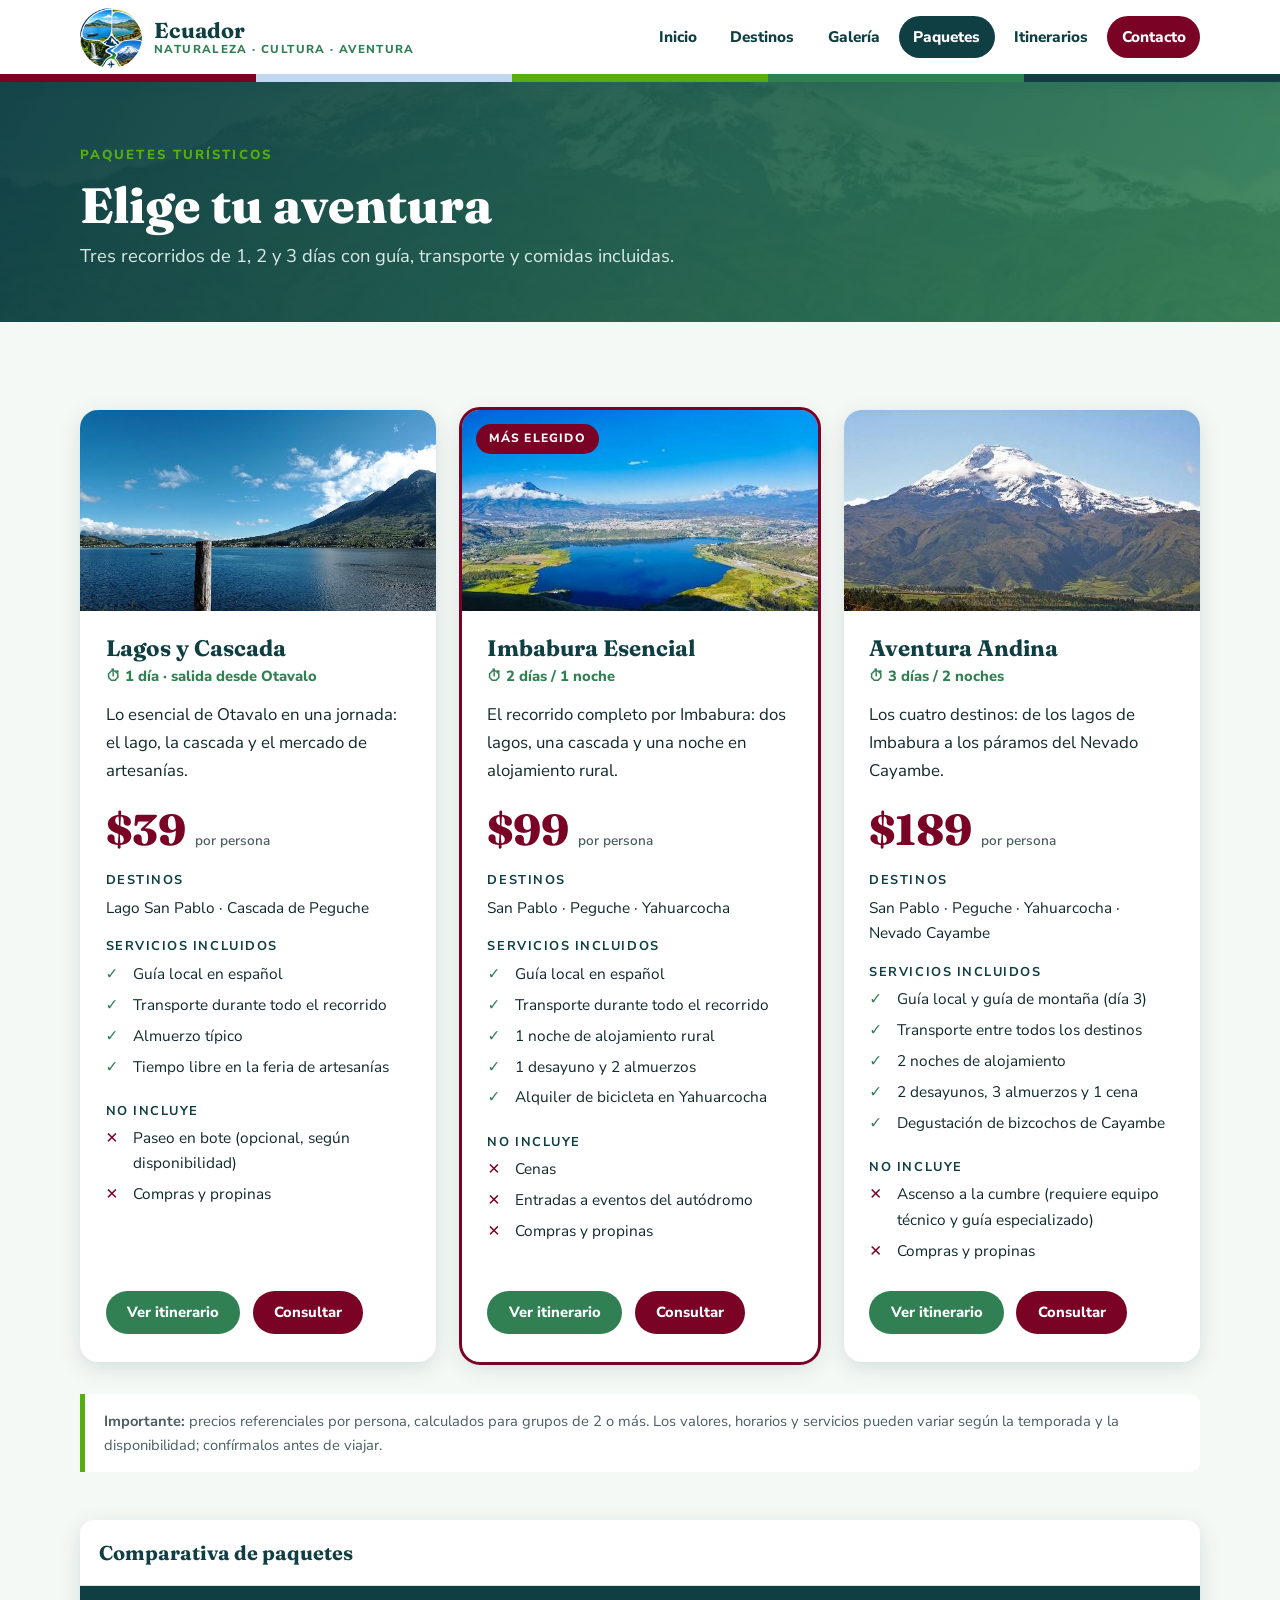
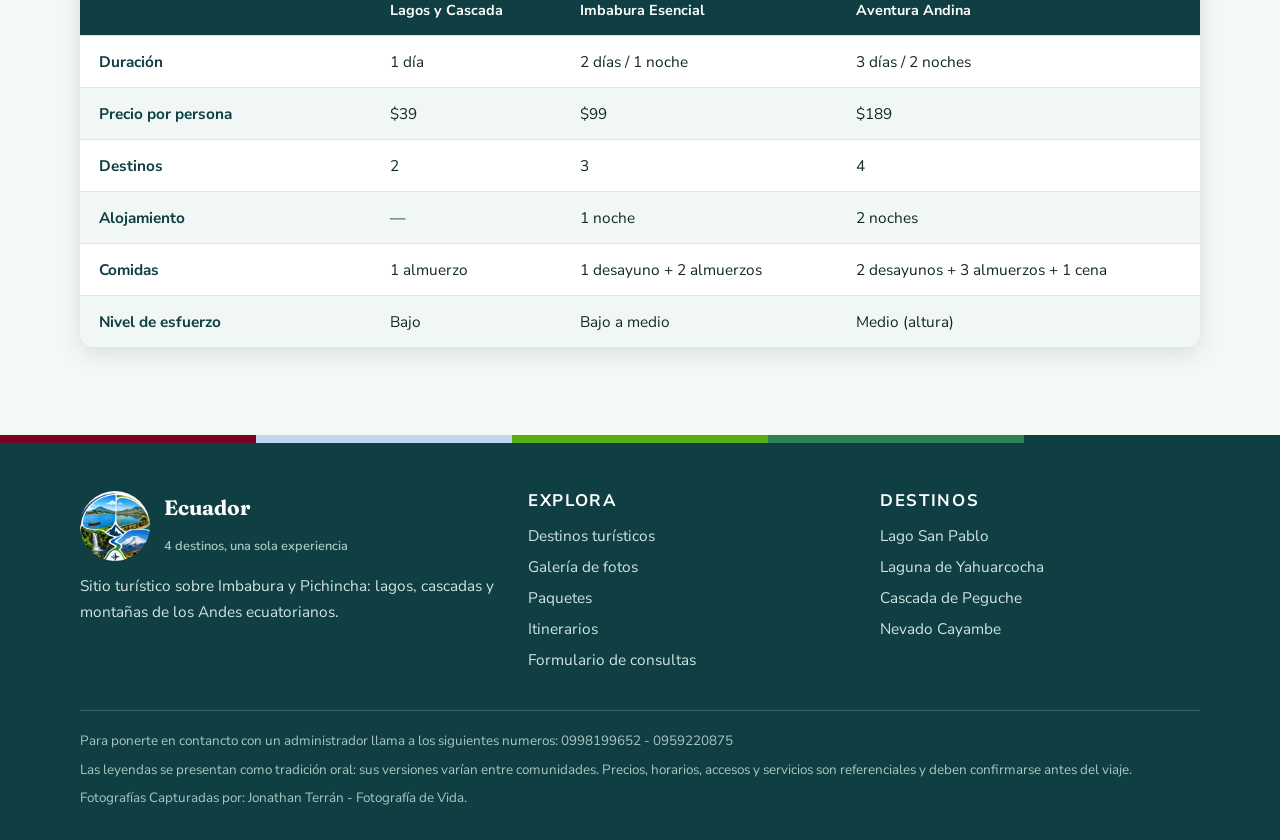
==== paquetes.html @ 07092554 "Subida del Proyecto" ====
<!DOCTYPE html>
<html lang="es">
<head>
  <meta charset="UTF-8">
  <meta name="viewport" content="width=device-width, initial-scale=1">
  <title>Paquetes turísticos | Ecuador: 4 destinos</title>
  <meta name="description" content="Tres paquetes de 1, 2 y 3 días por Imbabura y Pichincha, con precios, duración y servicios incluidos.">
  <meta name="theme-color" content="#0f3f43">
  <link rel="icon" type="image/png" href="img/favicon.png">
  <link rel="preconnect" href="https://fonts.googleapis.com">
  <link rel="preconnect" href="https://fonts.gstatic.com" crossorigin>
  <link rel="stylesheet" href="https://fonts.googleapis.com/css2?family=Fraunces:opsz,wght@9..144,600;9..144,700;9..144,800&amp;family=Nunito+Sans:wght@400;600;800&amp;display=swap">
  <link rel="stylesheet" href="css/styles.css">
</head><body id="inicio">
  <a class="saltar" href="#contenido">Saltar al contenido</a>

  <header class="cabecera">
    <div class="contenedor">
      <a class="marca" href="index.html" aria-label="Ecuador, 4 destinos: ir al inicio">
        <img src="img/emblema.jpg" alt="" width="62" height="62">
        <span class="marca-texto"><strong>Ecuador</strong><span>Naturaleza · Cultura · Aventura</span></span>
      </a>

      <!-- Menú -->
      <input type="checkbox" id="menu-check" class="menu-check" aria-label="Abrir o cerrar el menú">
      <label for="menu-check" class="hamburguesa" aria-hidden="true"><span></span></label>

      <nav class="menu" aria-label="Navegación principal">
      <ul>
        <li><a href="index.html">Inicio</a></li>
        <li><a href="destinos.html">Destinos</a></li>
        <li><a href="galeria.html">Galería</a></li>
        <li><a href="paquetes.html" aria-current="page">Paquetes</a></li>
        <li><a href="itinerarios.html">Itinerarios</a></li>
        <li><a href="contacto.html" class="menu-cta">Contacto</a></li>
      </ul>
      </nav>
    </div>
    <div class="franja" aria-hidden="true"></div>
  </header>

  <main id="contenido">
    <section class="cabecera-pagina">
      <div class="contenedor">
        <span class="sobretitulo">Paquetes turísticos</span>
        <h1>Elige tu aventura</h1>
        <p>Tres recorridos de 1, 2 y 3 días con guía, transporte y comidas incluidas.</p>
      </div>
    </section>

    <section class="seccion" aria-labelledby="t-paquetes">
      <div class="contenedor">
        <h2 class="solo-lectores" id="t-paquetes">Paquetes disponibles</h2>
        <div class="rejilla-paquetes">

          <article class="paquete">
            <img class="paquete-foto" src="img/sanpablo-1.jpg" alt="Lago San Pablo con el volcán Imbabura" width="680" height="382" loading="lazy">
            <div class="paquete-cuerpo">
              <h3>Lagos y Cascada</h3>
              <span class="duracion">⏱ 1 día · salida desde Otavalo</span>
              <p>Lo esencial de Otavalo en una jornada: el lago, la cascada y el mercado de artesanías.</p>
              <p class="precio">$39 <small>por persona</small></p>
              <h4>Destinos</h4>
              <p style="margin:0;font-size:.96rem">Lago San Pablo · Cascada de Peguche</p>
              <h4>Servicios incluidos</h4>
              <ul class="servicios">
                <li>Guía local en español</li>
                <li>Transporte durante todo el recorrido</li>
                <li>Almuerzo típico</li>
                <li>Tiempo libre en la feria de artesanías</li>
              </ul>
              <h4>No incluye</h4>
              <ul class="no-incluye">
                <li>Paseo en bote (opcional, según disponibilidad)</li>
                <li>Compras y propinas</li>
              </ul>
              <div class="grupo-botones">
                <a class="boton boton-verde" href="itinerarios.html#it-1">Ver itinerario</a>
                <a class="boton boton-principal" href="contacto.html">Consultar</a>
              </div>
            </div>
          </article>

          <article class="paquete destacado">
            <span class="cinta">Más elegido</span>
            <img class="paquete-foto" src="img/yahuarcocha-1.jpg" alt="Vista aérea de Yahuarcocha e Ibarra" width="547" height="365" loading="lazy">
            <div class="paquete-cuerpo">
              <h3>Imbabura Esencial</h3>
              <span class="duracion">⏱ 2 días / 1 noche</span>
              <p>El recorrido completo por Imbabura: dos lagos, una cascada y una noche en alojamiento rural.</p>
              <p class="precio">$99 <small>por persona</small></p>
              <h4>Destinos</h4>
              <p style="margin:0;font-size:.96rem">San Pablo · Peguche · Yahuarcocha</p>
              <h4>Servicios incluidos</h4>
              <ul class="servicios">
                <li>Guía local en español</li>
                <li>Transporte durante todo el recorrido</li>
                <li>1 noche de alojamiento rural</li>
                <li>1 desayuno y 2 almuerzos</li>
                <li>Alquiler de bicicleta en Yahuarcocha</li>
              </ul>
              <h4>No incluye</h4>
              <ul class="no-incluye">
                <li>Cenas</li>
                <li>Entradas a eventos del autódromo</li>
                <li>Compras y propinas</li>
              </ul>
              <div class="grupo-botones">
                <a class="boton boton-verde" href="itinerarios.html#it-2">Ver itinerario</a>
                <a class="boton boton-principal" href="contacto.html">Consultar</a>
              </div>
            </div>
          </article>

          <article class="paquete">
            <img class="paquete-foto" src="img/cayambe-2.jpg" alt="Nevado Cayambe cubierto de nieve" width="610" height="327" loading="lazy">
            <div class="paquete-cuerpo">
              <h3>Aventura Andina</h3>
              <span class="duracion">⏱ 3 días / 2 noches</span>
              <p>Los cuatro destinos: de los lagos de Imbabura a los páramos del Nevado Cayambe.</p>
              <p class="precio">$189 <small>por persona</small></p>
              <h4>Destinos</h4>
              <p style="margin:0;font-size:.96rem">San Pablo · Peguche · Yahuarcocha · Nevado Cayambe</p>
              <h4>Servicios incluidos</h4>
              <ul class="servicios">
                <li>Guía local y guía de montaña (día 3)</li>
                <li>Transporte entre todos los destinos</li>
                <li>2 noches de alojamiento</li>
                <li>2 desayunos, 3 almuerzos y 1 cena</li>
                <li>Degustación de bizcochos de Cayambe</li>
              </ul>
              <h4>No incluye</h4>
              <ul class="no-incluye">
                <li>Ascenso a la cumbre (requiere equipo técnico y guía especializado)</li>
                <li>Compras y propinas</li>
              </ul>
              <div class="grupo-botones">
                <a class="boton boton-verde" href="itinerarios.html#it-3">Ver itinerario</a>
                <a class="boton boton-principal" href="contacto.html">Consultar</a>
              </div>
            </div>
          </article>
        </div>

        <p class="nota-precios"><strong>Importante:</strong> precios referenciales por persona, calculados para grupos de 2 o más. Los valores, horarios y servicios pueden variar según la temporada y la disponibilidad; confírmalos antes de viajar.</p>

        <div class="tabla-wrap">
          <table class="comparativa">
            <caption>Comparativa de paquetes</caption>
            <thead>
              <tr><th scope="col">&nbsp;</th><th scope="col">Lagos y Cascada</th><th scope="col">Imbabura Esencial</th><th scope="col">Aventura Andina</th></tr>
            </thead>
            <tbody>
              <tr><th scope="row">Duración</th><td>1 día</td><td>2 días / 1 noche</td><td>3 días / 2 noches</td></tr>
              <tr><th scope="row">Precio por persona</th><td>$39</td><td>$99</td><td>$189</td></tr>
              <tr><th scope="row">Destinos</th><td>2</td><td>3</td><td>4</td></tr>
              <tr><th scope="row">Alojamiento</th><td>—</td><td>1 noche</td><td>2 noches</td></tr>
              <tr><th scope="row">Comidas</th><td>1 almuerzo</td><td>1 desayuno + 2 almuerzos</td><td>2 desayunos + 3 almuerzos + 1 cena</td></tr>
              <tr><th scope="row">Nivel de esfuerzo</th><td>Bajo</td><td>Bajo a medio</td><td>Medio (altura)</td></tr>
            </tbody>
          </table>
        </div>
      </div>
    </section>
  </main>

  <footer class="pie">
    <div class="franja" aria-hidden="true" style="margin-top:-3rem;margin-bottom:3rem"></div>
    <div class="contenedor">
      <div class="pie-grid">
        <div>
          <div class="pie-logo">
            <img src="img/emblema.jpg" alt="" width="70" height="70">
            <strong>Ecuador<br><small style="font-family:var(--f-texto);font-size:.8rem;font-weight:600;color:#a9c7c2">4 destinos, una sola experiencia</small></strong>
          </div>
          <p>Sitio turístico sobre Imbabura y Pichincha: lagos, cascadas y montañas de los Andes ecuatorianos.</p>
        </div>
        <div>
          <h2>Explora</h2>
          <ul>
            <li><a href="destinos.html">Destinos turísticos</a></li>
            <li><a href="galeria.html">Galería de fotos</a></li>
            <li><a href="paquetes.html">Paquetes</a></li>
            <li><a href="itinerarios.html">Itinerarios</a></li>
            <li><a href="contacto.html">Formulario de consultas</a></li>
          </ul>
        </div>
        <div>
          <h2>Destinos</h2>
          <ul>
            <li><a href="destinos.html#san-pablo">Lago San Pablo</a></li>
            <li><a href="destinos.html#yahuarcocha">Laguna de Yahuarcocha</a></li>
            <li><a href="destinos.html#peguche">Cascada de Peguche</a></li>
            <li><a href="destinos.html#cayambe">Nevado Cayambe</a></li>
          </ul>
        </div>
      </div>
      <div class="pie-legal">
        <p>Para ponerte en contancto con un administrador llama a los siguientes numeros: 0998199652 - 0959220875 </p>
        <p>Las leyendas se presentan como tradición oral: sus versiones varían entre comunidades. Precios, horarios, accesos y servicios son referenciales y deben confirmarse antes del viaje.</p>
        <p>Fotografías Capturadas por: Jonathan Terrán - Fotografía de Vida.</p>
      </div>
    </div>
  </footer>
</body>
</html>
---- css/styles.css ----
:root {
  --guinda: #7a0225;      /* acento / precios / botones principales */
  --celeste: #bfd7f1;     /* fondos suaves */
  --lima: #57ae12;        /* detalles y resaltes */
  --bosque: #318053;      /* verde medio */
  --petroleo: #0f3f43;    
  --papel: #f5f9f6;
  --tinta: #12292b;
  --gris: #4b5f61;
  --blanco: #ffffff;

  --radio: 14px;
  --sombra: 0 6px 22px rgba(15, 63, 67, .14);
  --sombra-fuerte: 0 14px 38px rgba(15, 63, 67, .22);
  --ancho: 1120px;

  --f-titulo: "Fraunces", Georgia, "Times New Roman", serif;
  --f-texto: "Nunito Sans", "Segoe UI", system-ui, -apple-system, Roboto, Arial, sans-serif;
}

*, *::before, *::after { box-sizing: border-box; }

html { scroll-behavior: smooth; scroll-padding-top: 90px; }

body {
  margin: 0;
  font-family: var(--f-texto);
  font-size: 1.05rem;
  line-height: 1.65;
  color: var(--tinta);
  background: var(--papel);
}

img { max-width: 100%; height: auto; display: block; }

h1, h2, h3, h4 {
  font-family: var(--f-titulo);
  color: var(--petroleo);
  line-height: 1.18;
  margin: 0 0 .5em;
}
h1 { font-size: clamp(2.1rem, 5.2vw, 3.7rem); font-weight: 800; }
h2 { font-size: clamp(1.7rem, 3.6vw, 2.5rem); font-weight: 700; }
h3 { font-size: 1.4rem; font-weight: 700; }
p  { margin: 0 0 1em; }

a { color: var(--guinda); text-underline-offset: 3px; }
a:hover { color: var(--petroleo); }

:focus-visible { outline: 3px solid var(--guinda); outline-offset: 3px; border-radius: 4px; }

.contenedor { width: min(var(--ancho), 100% - 2rem); margin-inline: auto; }
.seccion { padding: clamp(3rem, 7vw, 5.5rem) 0; }
.seccion.celeste { background: var(--celeste); }
.seccion.oscura { background: var(--petroleo); color: #e9f3f1; }
.seccion.oscura h2, .seccion.oscura h3 { color: var(--blanco); }

.sobretitulo {
  display: inline-block;
  font-size: .82rem; font-weight: 800; letter-spacing: .16em; text-transform: uppercase;
  color: var(--bosque);
  margin-bottom: .6rem;
}
.oscura .sobretitulo, .hero .sobretitulo { color: var(--lima); }

.encabezado-seccion { max-width: 720px; margin-bottom: 2.5rem; }
.encabezado-seccion.centro { text-align: center; margin-inline: auto; }
.lead { font-size: 1.18rem; color: var(--gris); }
.oscura .lead { color: #cfe4e0; }

/* Franja con los 5 colores de la paleta */
.franja {
  height: 8px;
  background: linear-gradient(90deg,
    var(--guinda) 0 20%, var(--celeste) 20% 40%, var(--lima) 40% 60%,
    var(--bosque) 60% 80%, var(--petroleo) 80% 100%);
}

.solo-lectores {
  position: absolute; width: 1px; height: 1px; overflow: hidden;
  clip: rect(0 0 0 0); white-space: nowrap;
}

.saltar {
  position: absolute; left: 1rem; top: -4rem; z-index: 200;
  background: var(--guinda); color: #fff; padding: .6rem 1rem; border-radius: 8px;
  text-decoration: none; font-weight: 700;
}
.saltar:focus { top: 1rem; }

/* ---------- Botones ---------- */
.boton {
  display: inline-block;
  padding: .85rem 1.6rem;
  border-radius: 999px;
  font: 800 1rem/1 var(--f-texto);
  text-decoration: none;
  border: 2px solid transparent;
  cursor: pointer;
  transition: transform .18s ease, background-color .18s ease, color .18s ease, box-shadow .18s ease;
}
.boton:hover { transform: translateY(-2px); box-shadow: var(--sombra); }
.boton-principal { background: var(--guinda); color: #fff; }
.boton-principal:hover { background: #5d011c; color: #fff; }
.boton-claro { background: #fff; color: var(--petroleo); }
.boton-claro:hover { background: var(--celeste); color: var(--petroleo); }
.boton-borde { border-color: #fff; color: #fff; }
.boton-borde:hover { background: #fff; color: var(--petroleo); }
.boton-verde { background: var(--bosque); color: #fff; }
.boton-verde:hover { background: var(--petroleo); color: #fff; }
.grupo-botones { display: flex; flex-wrap: wrap; gap: .8rem; }


.cabecera {
  position: sticky; top: 0; z-index: 100;
  background: rgba(255, 255, 255, .96);
  backdrop-filter: blur(8px);
  box-shadow: 0 2px 14px rgba(15, 63, 67, .10);
}
.cabecera .contenedor {
  display: flex; align-items: center; justify-content: space-between;
  min-height: 74px; gap: 1rem;
}
.marca { display: flex; align-items: center; gap: .75rem; text-decoration: none; color: var(--petroleo); }
.marca img { width: 62px; height: 62px; border-radius: 50%; object-fit: cover; }
.marca-texto { display: flex; flex-direction: column; line-height: 1.1; }
.marca-texto strong { font-family: var(--f-titulo); font-size: 1.35rem; color: var(--petroleo); }
.marca-texto span { font-size: .72rem; letter-spacing: .12em; text-transform: uppercase; color: var(--bosque); font-weight: 800; }

.menu-check { position: absolute; opacity: 0; pointer-events: none; }
.hamburguesa {
  display: none;
  width: 46px; height: 46px; border-radius: 12px;
  border: 2px solid var(--petroleo);
  cursor: pointer; position: relative;
}
.hamburguesa span, .hamburguesa span::before, .hamburguesa span::after {
  content: ""; position: absolute; left: 10px; right: 10px; height: 3px;
  background: var(--petroleo); border-radius: 2px; transition: transform .2s, opacity .2s;
}
.hamburguesa span { top: 19px; }
.hamburguesa span::before { left: 0; right: 0; top: -8px; }
.hamburguesa span::after  { left: 0; right: 0; top: 8px; }
.menu-check:checked + .hamburguesa span { background: transparent; }
.menu-check:checked + .hamburguesa span::before { transform: translateY(8px) rotate(45deg); }
.menu-check:checked + .hamburguesa span::after  { transform: translateY(-8px) rotate(-45deg); }
.menu-check:focus-visible + .hamburguesa { outline: 3px solid var(--guinda); outline-offset: 3px; }

.menu ul { list-style: none; margin: 0; padding: 0; display: flex; align-items: center; gap: .3rem; }
.menu a {
  display: block; padding: .55rem .9rem; border-radius: 999px;
  text-decoration: none; font-weight: 800; font-size: .96rem; color: var(--petroleo);
  transition: background-color .15s, color .15s;
}
.menu a:hover { background: var(--celeste); color: var(--petroleo); }
.menu a[aria-current="page"] { background: var(--petroleo); color: #fff; }
.menu a.menu-cta { background: var(--guinda); color: #fff; }
.menu a.menu-cta:hover { background: #5d011c; }

@media (max-width: 900px) {
  .hamburguesa { display: block; }
  .menu {
    position: absolute; left: 0; right: 0; top: 100%;
    background: #fff; box-shadow: 0 14px 24px rgba(15, 63, 67, .16);
    max-height: 0; overflow: hidden; transition: max-height .3s ease;
  }
  .menu ul { flex-direction: column; align-items: stretch; padding: .5rem 1rem 1.2rem; gap: .2rem; }
  .menu a { padding: .85rem 1rem; border-radius: 10px; }
  .menu-check:checked ~ .menu { max-height: 460px; }
  .marca-texto span { display: none; }
}

/*   (Inicio) */
.hero {
  position: relative; color: #fff;
  min-height: min(86vh, 760px);
  display: flex; align-items: center;
  background:
    linear-gradient(100deg, rgba(15, 63, 67, .92) 0%, rgba(15, 63, 67, .62) 55%, rgba(15, 63, 67, .25) 100%),
    url("../img/peguche-2.jpg") center / cover no-repeat;
}
.hero .contenedor { padding: 4rem 0 5rem; }
.hero h1 { color: #fff; max-width: 15ch; text-wrap: balance; }
.hero h1 em { font-style: italic; color: var(--celeste); }
.hero p.lead { color: #e6f1ef; max-width: 52ch; margin-bottom: 2rem; }
.hero-datos {
  display: flex; flex-wrap: wrap; gap: .6rem 1.8rem; margin-top: 2.6rem;
  padding-top: 1.4rem; border-top: 1px solid rgba(255, 255, 255, .3);
  font-size: .95rem; color: #d3e6e3;
}
.hero-datos strong { color: #fff; font-family: var(--f-titulo); font-size: 1.5rem; margin-right: .3rem; }


.cabecera-pagina {
  background:
    linear-gradient(120deg, rgba(15, 63, 67, .96), rgba(49, 128, 83, .90)),
    url("../img/cayambe-2.jpg") center / cover;
  color: #fff; padding: 3.6rem 0 3.2rem;
}
.cabecera-pagina h1 { color: #fff; margin-bottom: .4rem; font-size: clamp(2rem, 4.6vw, 3.1rem); }
.cabecera-pagina p { color: #d9ebe8; max-width: 62ch; margin: 0; font-size: 1.15rem; }
.cabecera-pagina .sobretitulo { color: var(--lima); }


.presentacion { display: grid; grid-template-columns: 1.1fr .9fr; gap: clamp(1.5rem, 5vw, 4rem); align-items: center; }
.presentacion figure { margin: 0; }
.presentacion img { border-radius: var(--radio); box-shadow: var(--sombra-fuerte); aspect-ratio: 4 / 5; object-fit: cover; width: 100%; max-height: 560px; }
.presentacion figure { justify-self: center; width: min(100%, 440px); }
.presentacion figcaption { font-size: .88rem; color: var(--gris); margin-top: .6rem; }

.rejilla-destinos { display: grid; grid-template-columns: repeat(4, 1fr); gap: 1.3rem; }
.tarjeta-destino {
  position: relative; display: block; border-radius: var(--radio); overflow: hidden;
  aspect-ratio: 3 / 4; color: #fff; text-decoration: none; box-shadow: var(--sombra);
  isolation: isolate;
}
.tarjeta-destino img { position: absolute; inset: 0; width: 100%; height: 100%; object-fit: cover; z-index: -2; transition: transform .5s ease; }
.tarjeta-destino::after {
  content: ""; position: absolute; inset: 0; z-index: -1;
  background: linear-gradient(180deg, transparent 35%, rgba(15, 63, 67, .94) 100%);
}
.tarjeta-destino:hover img { transform: scale(1.07); }
.tarjeta-destino .cuerpo { position: absolute; left: 0; right: 0; bottom: 0; padding: 1.2rem; }
.tarjeta-destino h3 { color: #fff; margin-bottom: .2rem; font-size: 1.3rem; }
.tarjeta-destino small { display: block; color: #d3e6e3; font-size: .88rem; line-height: 1.4; }
.tarjeta-destino .etiqueta {
  display: inline-block; margin-bottom: .5rem; padding: .15rem .65rem; border-radius: 999px;
  background: var(--lima); color: #0b2a14; font-size: .72rem; font-weight: 800; letter-spacing: .08em; text-transform: uppercase;
}

.pilares { display: grid; grid-template-columns: repeat(3, 1fr); gap: 1.5rem; }
.pilar { background: rgba(255, 255, 255, .07); border: 1px solid rgba(255, 255, 255, .16); border-radius: var(--radio); padding: 1.8rem; }
.pilar .num { font-family: var(--f-titulo); font-size: 2.6rem; color: var(--lima); line-height: 1; }
.pilar h3 { margin-top: .5rem; }
.pilar p { color: #cfe4e0; margin: 0; }

.llamado { text-align: center; }
.llamado p { max-width: 56ch; margin-inline: auto; }
.llamado .grupo-botones { justify-content: center; }


.destino { padding: clamp(2.5rem, 6vw, 4.5rem) 0; }
.destino:nth-of-type(even) { background: #eaf2ef; }
.destino-grid { display: grid; grid-template-columns: 1fr 1fr; gap: clamp(1.5rem, 4vw, 3.5rem); align-items: start; }
.destino:nth-of-type(even) .destino-grid .destino-fotos { order: 2; }

.destino-fotos { display: grid; grid-template-columns: 1fr 1fr; gap: .7rem; }
.destino-fotos img { width: 100%; height: 100%; object-fit: cover; border-radius: var(--radio); box-shadow: var(--sombra); }
.destino-fotos .grande { grid-column: 1 / -1; aspect-ratio: 16 / 10; }
.destino-fotos .chica { aspect-ratio: 1 / 1; }

.destino-datos { display: flex; flex-wrap: wrap; gap: .5rem; margin: 0 0 1.2rem; padding: 0; list-style: none; }
.destino-datos li { background: var(--celeste); color: var(--petroleo); font-size: .88rem; font-weight: 800; padding: .3rem .85rem; border-radius: 999px; }

.ficha { margin: 1.4rem 0 0; display: grid; gap: .9rem; }
.ficha div { background: #fff; border-left: 5px solid var(--bosque); border-radius: 0 var(--radio) var(--radio) 0; padding: .9rem 1.1rem; box-shadow: 0 2px 10px rgba(15, 63, 67, .08); }
.ficha dt { font-weight: 800; color: var(--petroleo); font-size: .88rem; letter-spacing: .08em; text-transform: uppercase; }
.ficha dd { margin: .2rem 0 0; font-size: .98rem; }
.ficha div.alerta { border-left-color: var(--guinda); }
.ficha div.leyenda { border-left-color: var(--lima); }

.aviso { background: #fff; border: 2px dashed var(--bosque); border-radius: var(--radio); padding: 1.4rem 1.6rem; }
.aviso h3 { font-size: 1.15rem; margin-bottom: .6rem; }
.aviso ul { margin: 0; padding-left: 1.2rem; }


.filtro-radio { position: absolute; opacity: 0; pointer-events: none; }
.filtros { display: flex; flex-wrap: wrap; gap: .6rem; margin-bottom: 2rem; }
.filtros label {
  padding: .55rem 1.2rem; border-radius: 999px; cursor: pointer;
  border: 2px solid var(--petroleo); color: var(--petroleo); font-weight: 800; font-size: .95rem;
  transition: background-color .15s, color .15s;
}
.filtros label:hover { background: var(--celeste); }
#f-todos:checked ~ .filtros label[for="f-todos"],
#f-sp:checked ~ .filtros label[for="f-sp"],
#f-ya:checked ~ .filtros label[for="f-ya"],
#f-pe:checked ~ .filtros label[for="f-pe"],
#f-ca:checked ~ .filtros label[for="f-ca"] { background: var(--petroleo); color: #fff; }
#f-todos:focus-visible ~ .filtros label[for="f-todos"],
#f-sp:focus-visible ~ .filtros label[for="f-sp"],
#f-ya:focus-visible ~ .filtros label[for="f-ya"],
#f-pe:focus-visible ~ .filtros label[for="f-pe"],
#f-ca:focus-visible ~ .filtros label[for="f-ca"] { outline: 3px solid var(--guinda); outline-offset: 3px; }

#f-sp:checked ~ .galeria .foto:not(.sp),
#f-ya:checked ~ .galeria .foto:not(.ya),
#f-pe:checked ~ .galeria .foto:not(.pe),
#f-ca:checked ~ .galeria .foto:not(.ca) { display: none; }

.galeria { columns: 3 280px; column-gap: 1rem; }
.foto { break-inside: avoid; margin: 0 0 1rem; position: relative; border-radius: var(--radio); overflow: hidden; box-shadow: var(--sombra); background: var(--petroleo); }
.foto a { display: block; }
.foto img { width: 100%; height: auto; transition: transform .45s ease, opacity .3s; }
.foto:hover img { transform: scale(1.05); opacity: .9; }
.foto figcaption {
  position: absolute; left: 0; right: 0; bottom: 0; padding: 2rem 1rem .8rem;
  background: linear-gradient(transparent, rgba(15, 63, 67, .92)); color: #fff; font-size: .92rem; line-height: 1.35; pointer-events: none;
}
.foto figcaption strong { display: block; font-family: var(--f-titulo); font-size: 1.05rem; }

.visor {
  display: none; position: fixed; inset: 0; z-index: 300;
  background: rgba(8, 28, 30, .94);
  padding: 4.5rem 1rem 1.5rem; align-items: center; justify-content: center; flex-direction: column; gap: 1rem;
}
.visor:target { display: flex; }
.visor figure { margin: 0; max-width: min(1000px, 100%); text-align: center; }
.visor img { max-height: 72vh; width: auto; margin-inline: auto; border-radius: 10px; box-shadow: 0 20px 60px rgba(0, 0, 0, .5); }
.visor figcaption { color: #e6f1ef; margin-top: .9rem; font-size: 1rem; }
.visor-fondo { position: absolute; inset: 0; cursor: zoom-out; }
.visor figure, .visor nav { position: relative; z-index: 2; }
.visor nav { display: flex; gap: .8rem; }
.visor nav a, .visor .cerrar {
  background: #fff; color: var(--petroleo); font-weight: 800; text-decoration: none;
  padding: .6rem 1.2rem; border-radius: 999px;
}
.visor nav a:hover, .visor .cerrar:hover { background: var(--celeste); }
.visor .cerrar { position: absolute; top: 1rem; right: 1rem; z-index: 3; }

/* PAQUETES*/
.rejilla-paquetes { display: grid; grid-template-columns: repeat(3, 1fr); gap: 1.6rem; align-items: stretch; }
.paquete {
  position: relative; display: flex; flex-direction: column;
  background: #fff; border-radius: 18px; overflow: hidden; box-shadow: var(--sombra);
  transition: transform .2s, box-shadow .2s;
}
.paquete:hover { transform: translateY(-5px); box-shadow: var(--sombra-fuerte); }
.paquete.destacado { outline: 3px solid var(--guinda); }
.paquete-foto { aspect-ratio: 16 / 9; object-fit: cover; width: 100%; }
.cinta {
  position: absolute; top: 14px; left: 14px; background: var(--guinda); color: #fff;
  font-size: .75rem; font-weight: 800; letter-spacing: .1em; text-transform: uppercase;
  padding: .3rem .8rem; border-radius: 999px;
}
.paquete-cuerpo { padding: 1.5rem 1.6rem 1.8rem; display: flex; flex-direction: column; flex: 1; }
.paquete h3 { margin-bottom: .2rem; }
.paquete .duracion { display: inline-block; color: var(--bosque); font-weight: 800; font-size: .92rem; margin-bottom: .8rem; }
.precio { font-family: var(--f-titulo); font-size: 2.7rem; font-weight: 800; color: var(--guinda); line-height: 1; margin: .4rem 0 .2rem; }
.precio small { font-family: var(--f-texto); font-size: .85rem; font-weight: 600; color: var(--gris); }
.paquete h4 { font-family: var(--f-texto); font-size: .8rem; letter-spacing: .12em; text-transform: uppercase; color: var(--petroleo); margin: 1.2rem 0 .4rem; }
.servicios, .no-incluye { list-style: none; margin: 0; padding: 0; font-size: .96rem; }
.servicios li, .no-incluye li { padding-left: 1.7rem; position: relative; margin-bottom: .35rem; }
.servicios li::before { content: "✓"; position: absolute; left: 0; color: var(--bosque); font-weight: 800; }
.no-incluye li::before { content: "✕"; position: absolute; left: 0; color: var(--guinda); font-weight: 800; }
.paquete .grupo-botones { margin-top: auto; padding-top: 1.4rem; }
.paquete .boton { padding: .75rem 1.2rem; font-size: .92rem; }

.nota-precios { margin-top: 2rem; font-size: .92rem; color: var(--gris); background: #fff; border-left: 5px solid var(--lima); padding: .9rem 1.2rem; border-radius: 0 10px 10px 0; }

.tabla-wrap { overflow-x: auto; margin-top: 3rem; border-radius: var(--radio); box-shadow: var(--sombra); background: #fff; }
table.comparativa { width: 100%; border-collapse: collapse; min-width: 620px; }
table.comparativa caption { text-align: left; padding: 1rem 1.2rem; font-family: var(--f-titulo); font-weight: 700; font-size: 1.25rem; color: var(--petroleo); }
table.comparativa th, table.comparativa td { padding: .8rem 1.2rem; text-align: left; border-top: 1px solid #dbe6e3; font-size: .96rem; }
table.comparativa thead th { background: var(--petroleo); color: #fff; font-size: .9rem; }
table.comparativa tbody th { color: var(--petroleo); width: 26%; }
table.comparativa tbody tr:nth-child(even) { background: #f1f7f5; }

/* ITINERARIOS*/
.indice-it { display: flex; flex-wrap: wrap; gap: .7rem; margin-bottom: 2.5rem; }
.indice-it a {
  display: inline-flex; flex-direction: column; text-decoration: none; background: #fff;
  border: 2px solid var(--petroleo); border-radius: var(--radio); padding: .7rem 1.2rem; color: var(--petroleo); line-height: 1.25;
  transition: background-color .15s, color .15s;
}
.indice-it a strong { font-family: var(--f-titulo); font-size: 1.1rem; }
.indice-it a span { font-size: .85rem; color: var(--gris); }
.indice-it a:hover { background: var(--petroleo); color: #fff; }
.indice-it a:hover span { color: #cfe4e0; }

.itinerario { margin-bottom: clamp(3rem, 6vw, 5rem); }
.itinerario > header { display: flex; flex-wrap: wrap; align-items: baseline; justify-content: space-between; gap: .5rem 1.5rem; border-bottom: 3px solid var(--petroleo); padding-bottom: .8rem; margin-bottom: 1.8rem; }
.itinerario > header h2 { margin: 0; }
.itinerario > header .meta { font-weight: 800; color: var(--guinda); }

.dias { display: grid; grid-template-columns: repeat(auto-fit, minmax(min(100%, 420px), 1fr)); gap: 1.5rem; }
.dia { background: #fff; border-radius: 18px; box-shadow: var(--sombra); overflow: hidden; }
.dia > h3 {
  margin: 0; padding: 1rem 1.5rem; background: var(--bosque); color: #fff; font-size: 1.2rem;
  display: flex; justify-content: space-between; gap: 1rem; flex-wrap: wrap;
}
.dia > h3 span { font-family: var(--f-texto); font-weight: 600; font-size: .9rem; color: #dff0e7; }
.linea { list-style: none; margin: 0; padding: 1.4rem 1.5rem 1.2rem 1.5rem; position: relative; }
.linea::before { content: ""; position: absolute; left: calc(1.5rem + 3.6rem + 9px); top: 1.8rem; bottom: 1.8rem; width: 3px; background: var(--celeste); }
.linea li { display: grid; grid-template-columns: 3.6rem 1fr; gap: 0 1.5rem; position: relative; padding-bottom: 1.1rem; }
.linea li:last-child { padding-bottom: 0; }
.linea li::before { content: ""; position: absolute; left: calc(3.6rem + 3px); top: .45rem; width: 13px; height: 13px; background: var(--guinda); border: 3px solid #fff; border-radius: 50%; box-shadow: 0 0 0 2px var(--celeste); z-index: 1; }
.linea time { font-weight: 800; color: var(--petroleo); font-variant-numeric: tabular-nums; font-size: .98rem; }
.linea strong { display: block; color: var(--petroleo); line-height: 1.3; }
.linea span { font-size: .93rem; color: var(--gris); display: block; line-height: 1.45; }

.itinerario .tip { margin-top: 1.5rem; padding: 1rem 1.3rem; background: var(--celeste); border-radius: var(--radio); font-size: .96rem; }

/* FORMULARIO DE CONSULTAS*/
.contacto-grid { display: grid; grid-template-columns: 1.4fr .8fr; gap: clamp(1.5rem, 4vw, 3rem); align-items: start; }
form.consulta { background: #fff; border-radius: 18px; padding: clamp(1.4rem, 4vw, 2.4rem); box-shadow: var(--sombra-fuerte); }
form.consulta fieldset { border: 0; padding: 0; margin: 0 0 1.8rem; min-width: 0; }
form.consulta legend { font-family: var(--f-titulo); font-weight: 700; font-size: 1.3rem; color: var(--petroleo); padding: 0; margin-bottom: 1rem; width: 100%; border-bottom: 2px solid var(--celeste); padding-bottom: .4rem; }
.fila { display: grid; grid-template-columns: 1fr 1fr; gap: 1rem; }
.campo { margin-bottom: 1rem; display: flex; flex-direction: column; }
.campo label, .campo .etiqueta-grupo { font-weight: 800; font-size: .92rem; color: var(--petroleo); margin-bottom: .35rem; }
.campo .req { color: var(--guinda); }
.campo small { color: var(--gris); font-size: .82rem; margin-top: .3rem; }

.campo input[type="text"], .campo input[type="email"], .campo input[type="tel"],
.campo input[type="number"], .campo input[type="date"], .campo select, .campo textarea {
  font: inherit; font-size: 1rem; color: var(--tinta);
  background: #f8fbfa; border: 2px solid #c6d8d4; border-radius: 10px;
  padding: .7rem .9rem; width: 100%;
  transition: border-color .15s, box-shadow .15s, background-color .15s;
}
.campo textarea { min-height: 150px; resize: vertical; }
.campo input:hover, .campo select:hover, .campo textarea:hover { border-color: var(--bosque); }
.campo input:focus, .campo select:focus, .campo textarea:focus {
  outline: none; border-color: var(--petroleo); background: #fff; box-shadow: 0 0 0 4px rgba(191, 215, 241, .9);
}
/* Estados de validación (solo CSS) */
.campo input:user-valid, .campo textarea:user-valid, .campo select:user-valid { border-color: var(--bosque); }
.campo input:user-invalid, .campo textarea:user-invalid, .campo select:user-invalid { border-color: var(--guinda); background: #fff5f7; }
.campo input:user-invalid ~ .error, .campo textarea:user-invalid ~ .error, .campo select:user-invalid ~ .error { display: block; }
.error { display: none; color: var(--guinda); font-size: .84rem; font-weight: 700; margin-top: .3rem; }

.opciones { display: flex; flex-wrap: wrap; gap: .6rem 1.5rem; }
.opciones label { font-weight: 600; color: var(--tinta); display: inline-flex; align-items: center; gap: .5rem; margin: 0; cursor: pointer; }
.opciones input { width: 1.2rem; height: 1.2rem; accent-color: var(--guinda); }
.acepto { display: flex; gap: .7rem; align-items: flex-start; font-size: .95rem; margin-bottom: 1.4rem; }
.acepto input { margin-top: .3rem; width: 1.2rem; height: 1.2rem; accent-color: var(--guinda); flex: none; }

.acciones-form { display: flex; flex-wrap: wrap; gap: .8rem; align-items: center; }
.acciones-form .boton-gris { background: #e5eeec; color: var(--petroleo); }
.acciones-form .boton-gris:hover { background: var(--celeste); }

.lateral { display: grid; gap: 1.2rem; }
.lateral .caja { background: var(--petroleo); color: #e6f1ef; border-radius: 18px; padding: 1.6rem; }
.lateral .caja h3 { color: #fff; font-size: 1.2rem; }
.lateral .caja ul { margin: 0; padding-left: 1.1rem; }
.lateral .caja li { margin-bottom: .4rem; }
.lateral .clara { background: var(--celeste); color: var(--tinta); }
.lateral .clara h3 { color: var(--petroleo); }
.lateral img { border-radius: 18px; box-shadow: var(--sombra); aspect-ratio: 4 / 3; object-fit: cover; width: 100%; }

.gracias { text-align: center; max-width: 640px; margin-inline: auto; }
.gracias .check { width: 88px; height: 88px; border-radius: 50%; background: var(--bosque); color: #fff; font-size: 3rem; display: grid; place-items: center; margin: 0 auto 1.5rem; box-shadow: 0 0 0 10px rgba(87, 174, 18, .22); }

/* 
   PIE DE PÁGINA
    */
.pie { background: var(--petroleo); color: #cfe4e0; padding: 3rem 0 1.5rem; font-size: .96rem; }
.pie-grid { display: grid; grid-template-columns: 1.3fr 1fr 1fr; gap: 2rem; }
.pie h2 { font-size: 1.05rem; color: #fff; font-family: var(--f-texto); letter-spacing: .1em; text-transform: uppercase; margin-bottom: .8rem; }
.pie ul { list-style: none; margin: 0; padding: 0; }
.pie li { margin-bottom: .35rem; }
.pie a { color: #cfe4e0; text-decoration: none; }
.pie a:hover { color: #fff; text-decoration: underline; }
.pie-logo { display: flex; align-items: center; gap: .9rem; margin-bottom: .8rem; }
.pie-logo img { width: 70px; height: 70px; border-radius: 50%; }
.pie-logo strong { font-family: var(--f-titulo); font-size: 1.3rem; color: #fff; }
.pie-legal { border-top: 1px solid rgba(255, 255, 255, .18); margin-top: 2rem; padding-top: 1.2rem; font-size: .84rem; color: #a9c7c2; }
.pie-legal p { margin-bottom: .4rem; }

/* 
   RESPONSIVE
    */
@media (max-width: 1000px) {
  .rejilla-destinos { grid-template-columns: repeat(2, 1fr); }
  .rejilla-paquetes { grid-template-columns: 1fr; max-width: 560px; margin-inline: auto; }
  .contacto-grid { grid-template-columns: 1fr; }
  .pie-grid { grid-template-columns: 1fr 1fr; }
  .pie-grid > :first-child { grid-column: 1 / -1; }
}
@media (max-width: 760px) {
  .presentacion, .destino-grid, .pilares { grid-template-columns: 1fr; }
  .destino:nth-of-type(even) .destino-grid .destino-fotos { order: 0; }
  .presentacion figure { order: -1; }
  .presentacion img { aspect-ratio: 16 / 10; }
  .hero { min-height: 78vh; }
  .fila { grid-template-columns: 1fr; }
  .pie-grid { grid-template-columns: 1fr; }
}
@media (max-width: 480px) {
  .rejilla-destinos { grid-template-columns: 1fr; }
  .tarjeta-destino { aspect-ratio: 4 / 3; }
  .linea::before { left: calc(1.5rem + 3.2rem + 9px); }
  .linea li { grid-template-columns: 3.2rem 1fr; gap: 0 1.3rem; }
  .linea li::before { left: calc(3.2rem + 3px); }
}

@media (prefers-reduced-motion: reduce) {
  * { transition: none !important; scroll-behavior: auto !important; }
}

@media print {
  .cabecera, .franja, .pie, .hamburguesa { display: none; }
  body { background: #fff; }
}
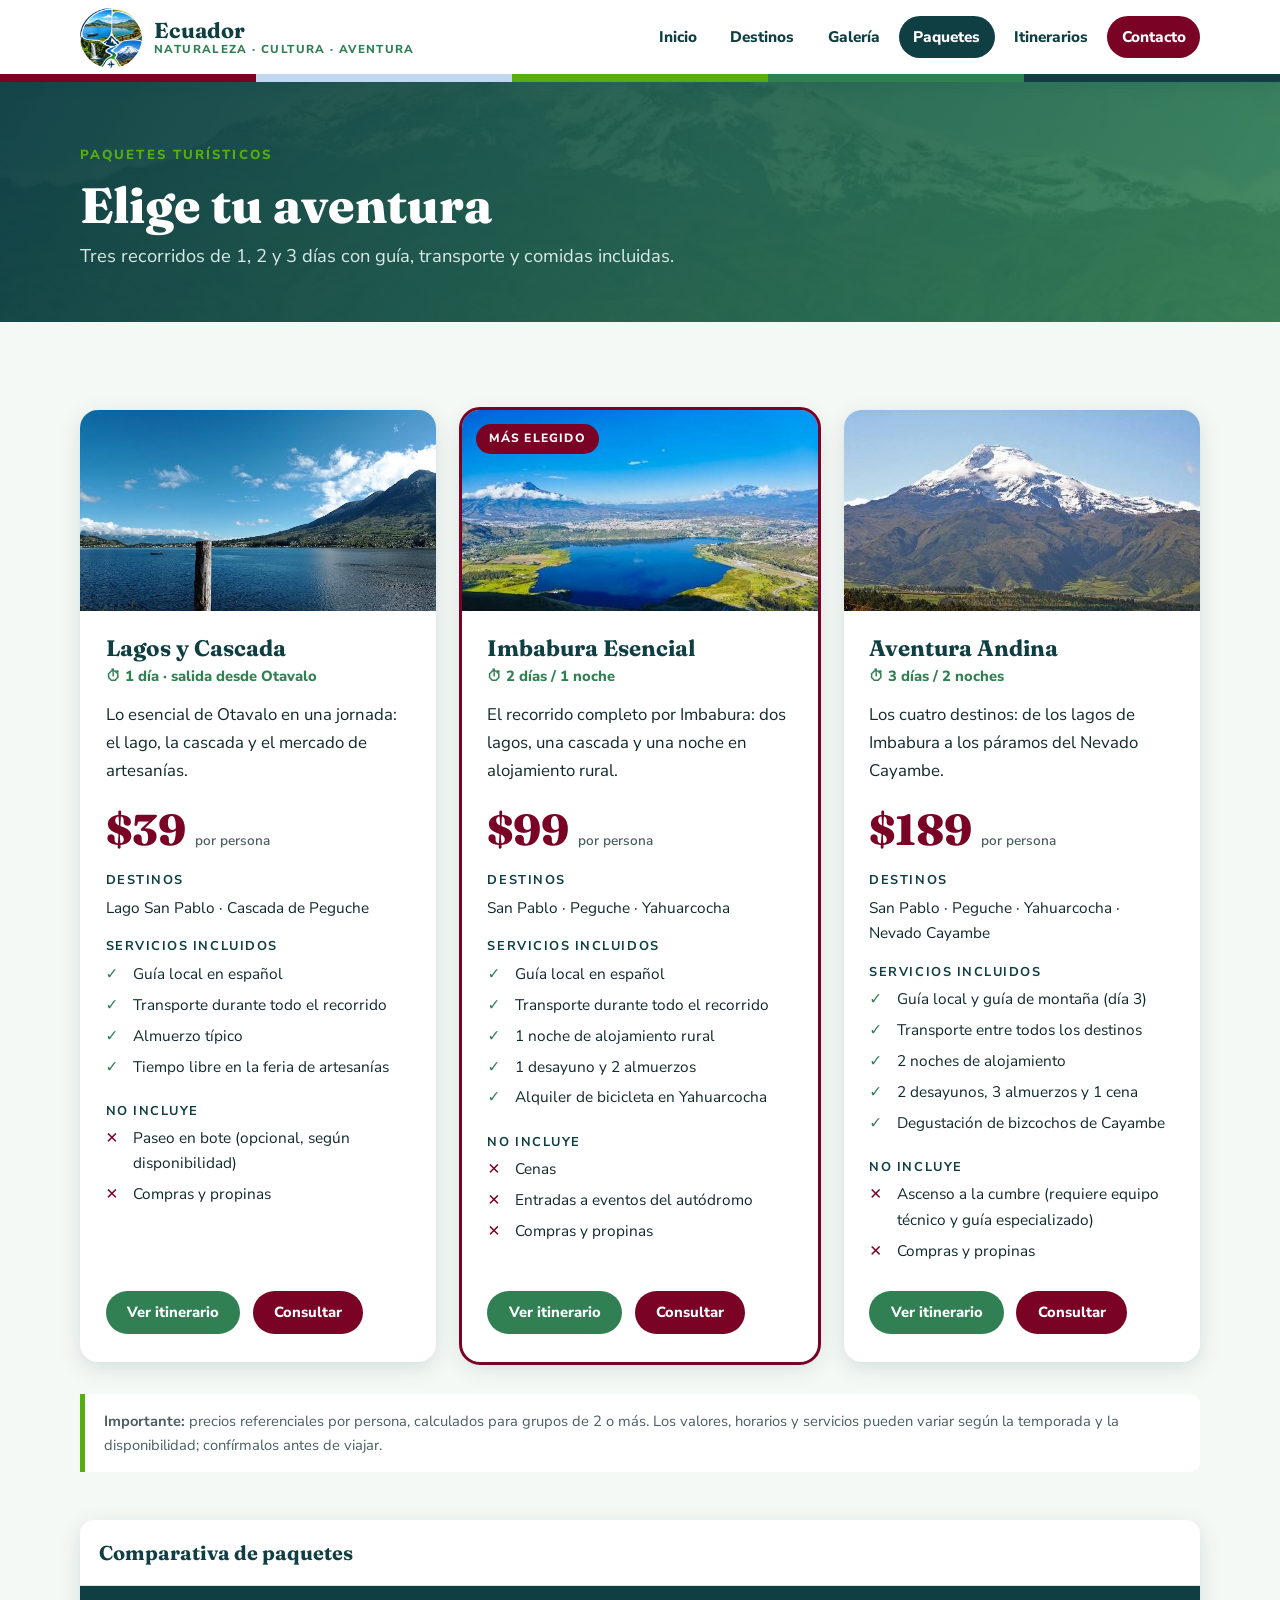
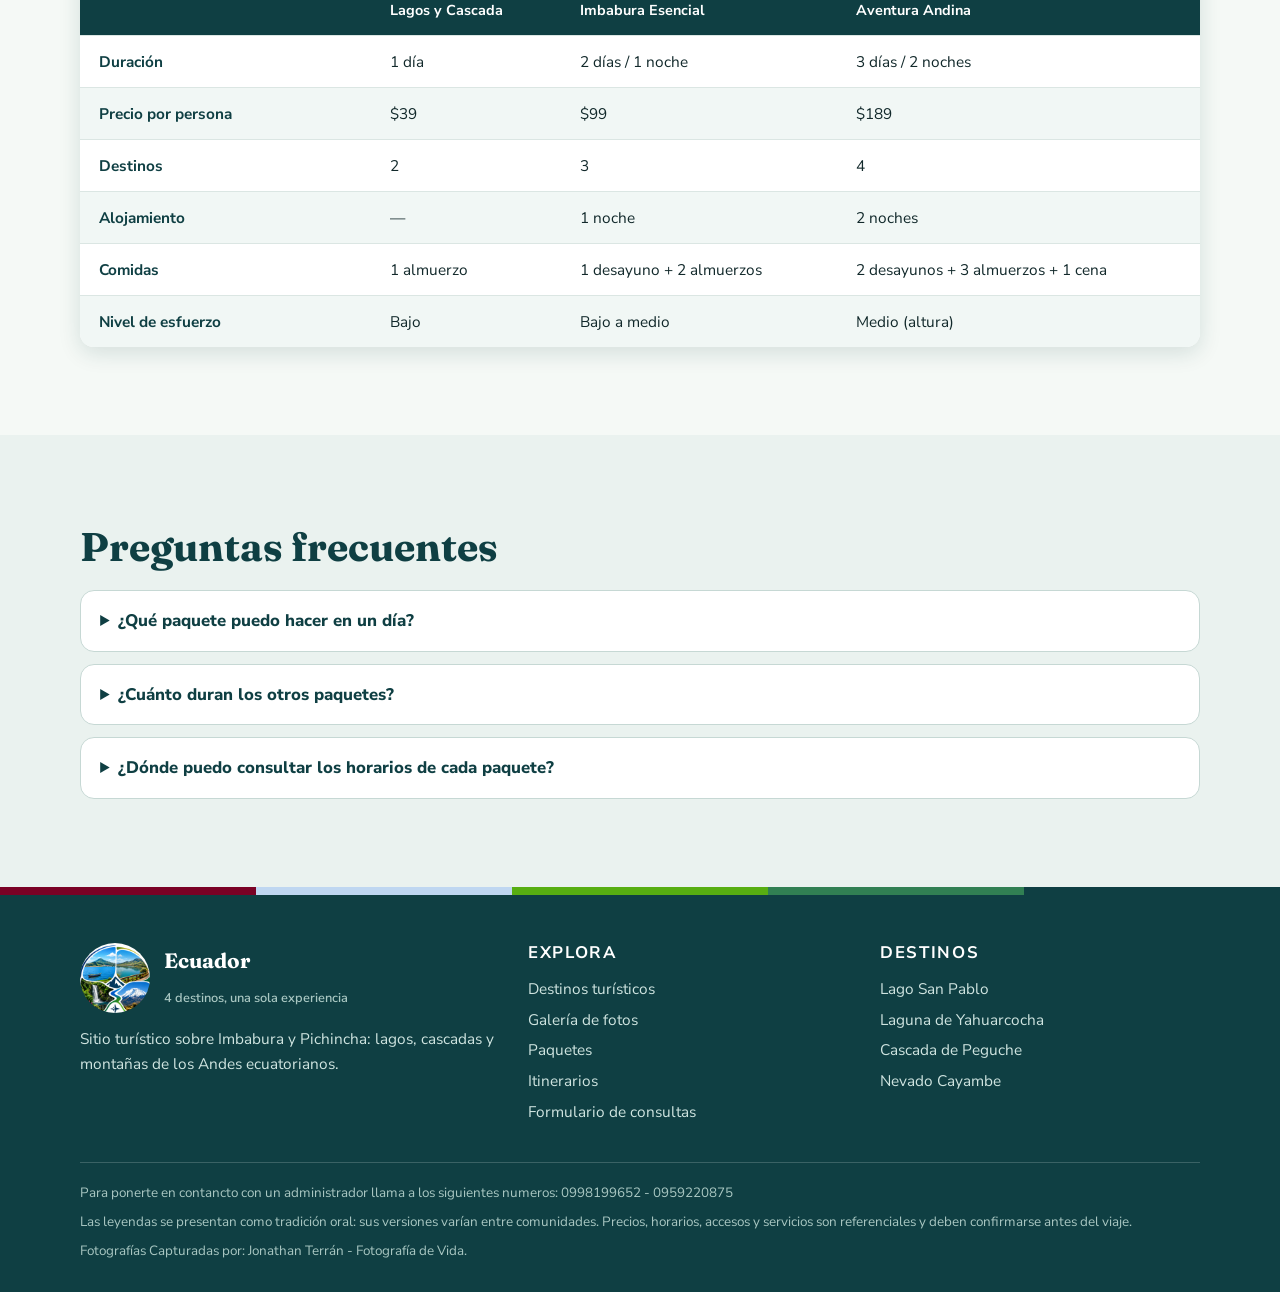
==== commit 3a5f0801: "Se agrego la seccion preguntas frecuentes en la pagina de los paquetes" ====
--- a/paquetes.html
+++ b/paquetes.html
@@ -162,6 +162,34 @@
         </div>
       </div>
     </section>
+
+        <section class="seccion faq-paquetes" aria-labelledby="titulo-faq">
+      <div class="contenedor">
+        <h2 id="titulo-faq">Preguntas frecuentes</h2>
+
+        <details>
+          <summary>¿Qué paquete puedo hacer en un día?</summary>
+          <p><strong>Lagos y Cascada</strong> tiene un itinerario de un día.</p>
+        </details>
+
+        <details>
+          <summary>¿Cuánto duran los otros paquetes?</summary>
+          <p>
+            <strong>Imbabura Esencial</strong> dura dos días y
+            <strong>Aventura Andina</strong> dura tres días.
+          </p>
+        </details>
+
+        <details>
+          <summary>¿Dónde puedo consultar los horarios de cada paquete?</summary>
+          <p>
+            En la <a href="itinerarios.html">página de itinerarios</a>
+            puedes consultar las actividades y sus horarios por día.
+          </p>
+        </details>
+      </div>
+    </section>
+
   </main>
 
   <footer class="pie">
--- a/css/styles.css
+++ b/css/styles.css
@@ -495,3 +495,34 @@
   .cabecera, .franja, .pie, .hamburguesa { display: none; }
   body { background: #fff; }
 }
+
+.faq-paquetes {
+  background: #eaf2ef;
+}
+
+.faq-paquetes details {
+  margin-top: 0.75rem;
+  border: 1px solid #c6d8d4;
+  border-radius: var(--radio);
+  background: var(--blanco);
+}
+
+.faq-paquetes summary {
+  padding: 1rem 1.2rem;
+  color: var(--petroleo);
+  font-weight: 800;
+  cursor: pointer;
+}
+
+.faq-paquetes summary:hover {
+  text-decoration: underline;
+}
+
+.faq-paquetes details[open] {
+  border-color: var(--bosque);
+}
+
+.faq-paquetes details p {
+  margin: 0;
+  padding: 0 1.2rem 1rem;
+}
